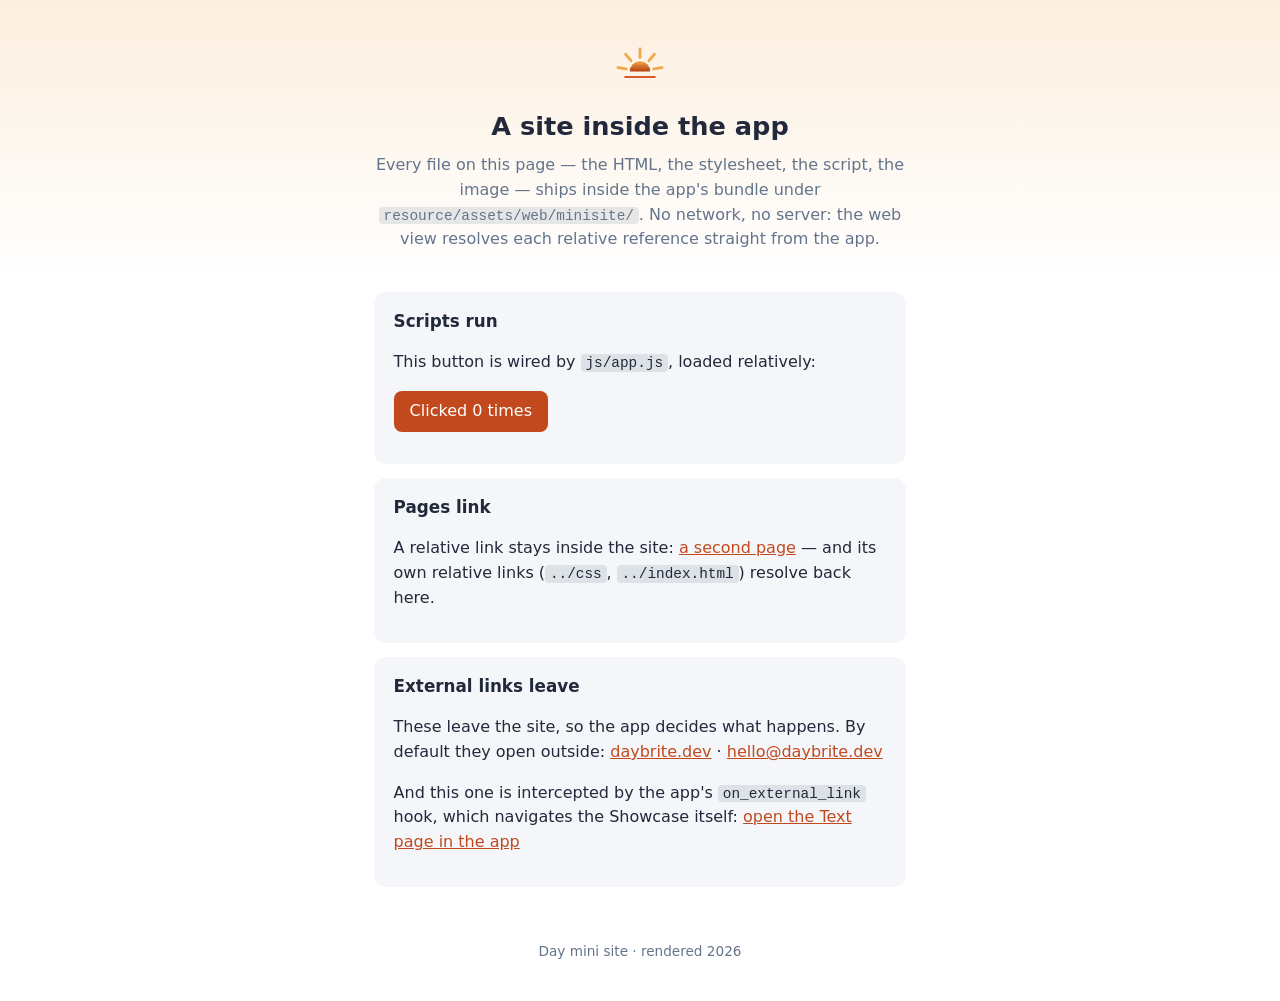
==== resource/assets/web/minisite/index.html @ 4d2db634 "Add an Embedded tab to the Webview page that serves a bundled site and intercepts its links" ====
<!doctype html>
<html lang="en">
<head>
  <meta charset="utf-8">
  <meta name="viewport" content="width=device-width, initial-scale=1">
  <title>Day mini site</title>
  <link rel="stylesheet" href="css/style.css">
</head>
<body>
  <header class="hero">
    <img src="img/sun.svg" alt="" width="56" height="56">
    <h1>A site inside the app</h1>
    <p>
      Every file on this page — the HTML, the stylesheet, the script, the image — ships inside
      the app's bundle under <code>resource/assets/web/minisite/</code>. No network, no server:
      the web view resolves each relative reference straight from the app.
    </p>
  </header>

  <main>
    <section class="card">
      <h2>Scripts run</h2>
      <p>This button is wired by <code>js/app.js</code>, loaded relatively:</p>
      <p>
        <button id="count">Clicked 0 times</button>
      </p>
    </section>

    <section class="card">
      <h2>Pages link</h2>
      <p>
        A relative link stays inside the site:
        <a href="pages/features.html">a second page</a> — and its own relative links
        (<code>../css</code>, <code>../index.html</code>) resolve back here.
      </p>
    </section>

    <section class="card">
      <h2>External links leave</h2>
      <p>
        These leave the site, so the app decides what happens.
        By default they open outside:
        <a href="https://daybrite.dev">daybrite.dev</a> ·
        <a href="mailto:hello@daybrite.dev">hello@daybrite.dev</a>
      </p>
      <p>
        And this one is intercepted by the app's <code>on_external_link</code> hook, which
        navigates the Showcase itself:
        <a href="day-showcase://text">open the Text page in the app</a>
      </p>
    </section>
  </main>

  <footer>
    <p>Day mini site · rendered <span id="year"></span></p>
  </footer>

  <script src="js/app.js"></script>
</body>
</html>
---- resource/assets/web/minisite/css/style.css ----
/* Day mini site — bundled with the app; matches the Day identity's dawn palette. */

:root {
  --bg: #ffffff;
  --ink: #22293a;
  --muted: #64748b;
  --card: #f4f6f9;
  --accent: #c2491d;
  --accent-soft: #f0a64c;
}

@media (prefers-color-scheme: dark) {
  :root {
    --bg: #181210;
    --ink: #f2ede9;
    --muted: #a9a09a;
    --card: #241b17;
    --accent: #f0a64c;
    --accent-soft: #c2491d;
  }
}

* {
  box-sizing: border-box;
}

body {
  margin: 0;
  font: 16px/1.55 system-ui, sans-serif;
  color: var(--ink);
  background: var(--bg);
}

.hero {
  padding: 2.2rem 1.4rem 1.6rem;
  text-align: center;
  background: linear-gradient(180deg, rgba(240, 166, 76, 0.18), transparent);
}

.hero h1 {
  margin: 0.5rem 0 0.4rem;
  font-size: 1.6rem;
}

.hero p {
  max-width: 34rem;
  margin: 0 auto;
  color: var(--muted);
}

main {
  max-width: 36rem;
  margin: 0 auto;
  padding: 0 1.4rem;
}

.card {
  background: var(--card);
  border-radius: 12px;
  padding: 1rem 1.2rem;
  margin: 0.9rem 0;
}

.card h2 {
  margin: 0 0 0.4rem;
  font-size: 1.05rem;
}

a {
  color: var(--accent);
}

code {
  background: rgba(100, 116, 139, 0.16);
  border-radius: 4px;
  padding: 0.05rem 0.3rem;
  font-size: 0.9em;
}

button {
  font: inherit;
  color: #fff;
  background: var(--accent);
  border: 0;
  border-radius: 8px;
  padding: 0.5rem 1rem;
  cursor: pointer;
}

button:active {
  background: var(--accent-soft);
}

footer {
  padding: 1.6rem;
  text-align: center;
  color: var(--muted);
  font-size: 0.85rem;
}
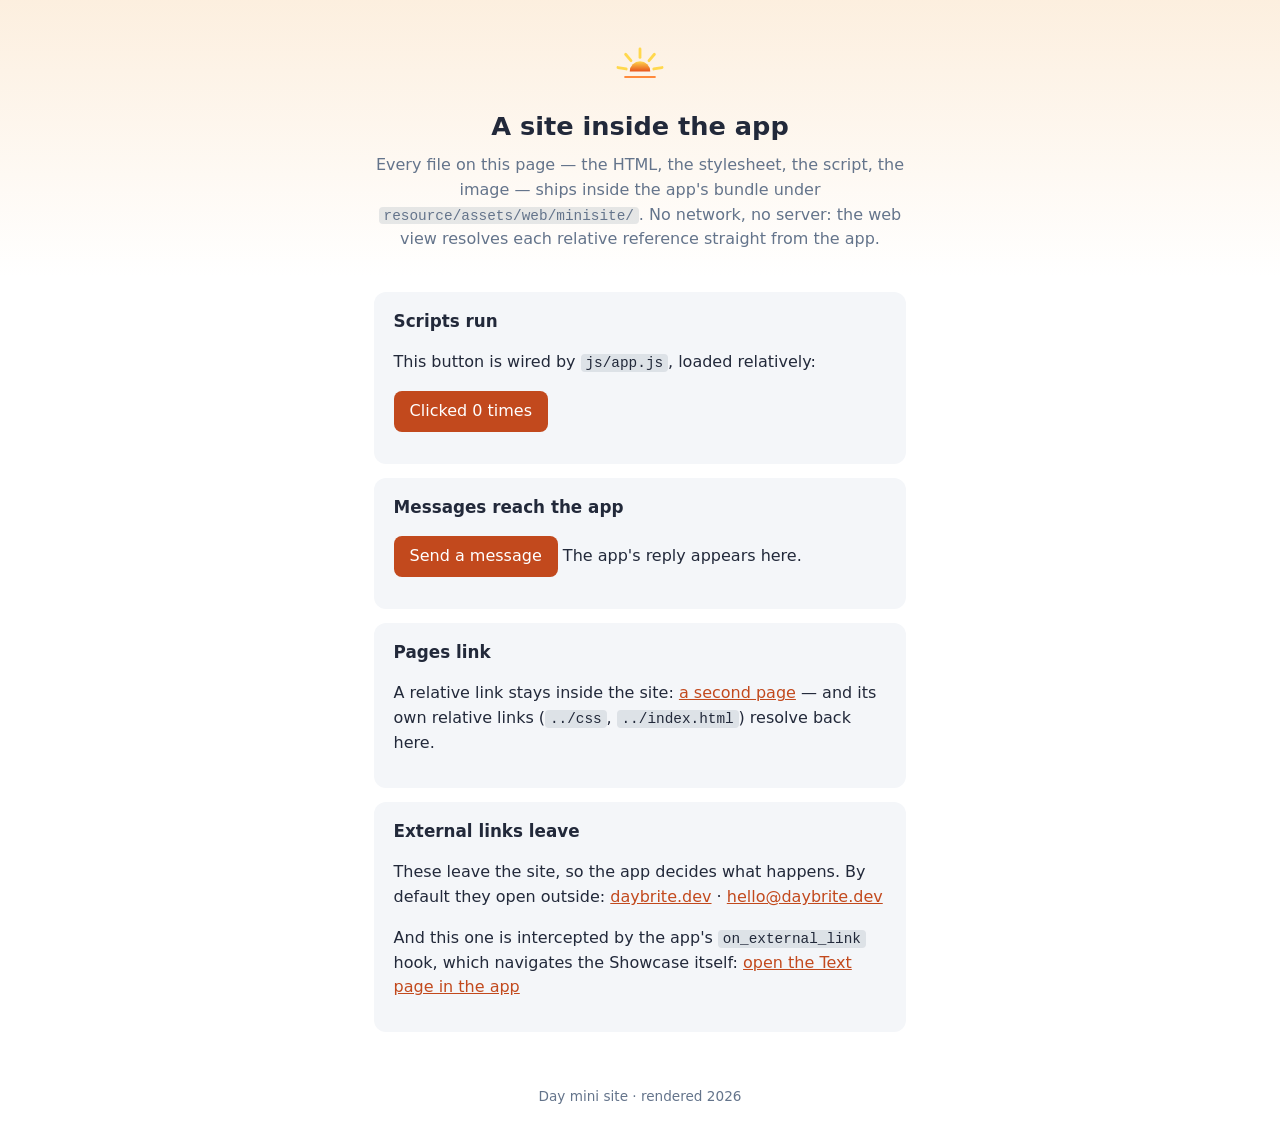
==== commit ecfbe639: "Compose every page with the new gallery kit and add six pages, each with its own locale file" ====
--- a/resource/assets/web/minisite/index.html
+++ b/resource/assets/web/minisite/index.html
@@ -23,6 +23,14 @@
       <p>This button is wired by <code>js/app.js</code>, loaded relatively:</p>
       <p>
         <button id="count">Clicked 0 times</button>
+      </p>
+    </section>
+
+    <section class="card">
+      <h2>Messages reach the app</h2>
+      <p>
+        <button id="send">Send a message</button>
+        <span id="reply">The app's reply appears here.</span>
       </p>
     </section>
 
--- a/resource/assets/web/minisite/css/style.css
+++ b/resource/assets/web/minisite/css/style.css
@@ -1,4 +1,4 @@
-/* Day mini site — bundled with the app; matches the Day identity's dawn palette. */
+/* Day mini site: bundled with the app; matches the Day identity's dawn palette. */
 
 :root {
   --bg: #ffffff;
